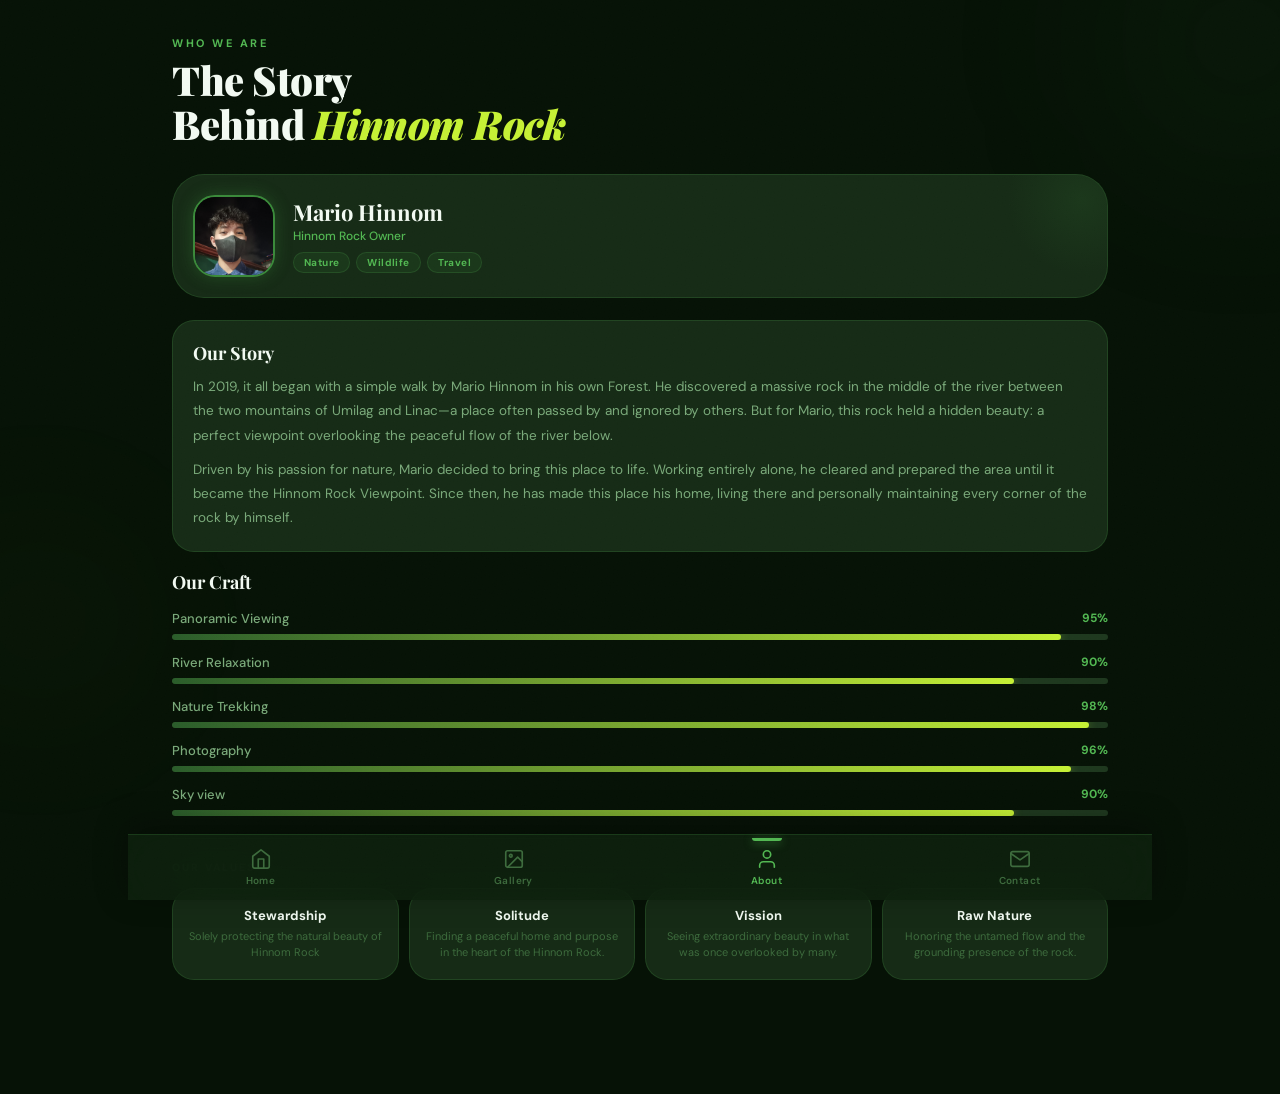
==== about.html @ c1fdd8cf "Deploying Hinnom Rock Viewpoint" ====
<!DOCTYPE html>
<html lang="en">
<head>
  <meta charset="UTF-8" />
  <meta name="viewport" content="width=device-width, initial-scale=1.0, maximum-scale=1.0, user-scalable=no" />
  <meta name="theme-color" content="#061206" />
  <meta name="description" content="Hinnom Rock — About us, our story and our craft." />
  <title>Hinnom Rock — About</title>
  <link rel="stylesheet" href="style.css" />
</head>
<body>

  <div class="glow-orb glow-orb-1"></div>
  <div class="glow-orb glow-orb-2"></div>

  <main class="page">

    <header class="ph">
      <span class="ph-eyebrow">Who We Are</span>
      <h1 class="ph-title">The Story<br />Behind <em>Hinnom Rock</em></h1>
    </header>

    <!-- Profile -->
    <div class="profile-wrap reveal">
      <div class="av">
        <img
          src="images/Wilkin.jpg"
          alt="Mario Hinnom — photographer"
          loading="eager"
        />
      </div>
      <div class="pinfo">
        <h2 class="pname">Mario Hinnom</h2>
        <p class="prole">Hinnom Rock Owner</p>
        <div class="badges">
          <span class="badge">Nature</span>
          <span class="badge">Wildlife</span>
          <span class="badge">Travel</span>
        </div>
      </div>
    </div>

    <!-- Bio -->
    <div class="about-box reveal">
      <h3>Our Story</h3>
      <p>
        In 2019, it all began with a simple walk by Mario Hinnom in his own Forest. He discovered a massive rock in the middle of the river between the two mountains of Umilag and Linac—a place often passed by and ignored by others. But for Mario, this rock held a hidden beauty: a perfect viewpoint overlooking the peaceful flow of the river below.
      </p>
      <p>
        Driven by his passion for nature, Mario decided to bring this place to life. Working entirely alone, he cleared and prepared the area until it became the Hinnom Rock Viewpoint. Since then, he has made this place his home, living there and personally maintaining every corner of the rock by himself.
      </p>
    </div>

    <!-- Skills -->
    <div class="skills-section reveal">
      <h3>Our Craft</h3>

      <div class="sk">
        <div class="sk-row">
          <span class="sk-name">Panoramic Viewing</span>
          <span class="sk-pct">95%</span>
        </div>
        <div class="sk-bar"><div class="sk-fill" style="--w:95%"></div></div>
      </div>

      <div class="sk">
        <div class="sk-row">
          <span class="sk-name">River Relaxation</span>
          <span class="sk-pct">90%</span>
        </div>
        <div class="sk-bar"><div class="sk-fill" style="--w:90%"></div></div>
      </div>

      <div class="sk">
        <div class="sk-row">
          <span class="sk-name">Nature Trekking</span>
          <span class="sk-pct">98%</span>
        </div>
        <div class="sk-bar"><div class="sk-fill" style="--w:98%"></div></div>
      </div>

      <div class="sk">
        <div class="sk-row">
          <span class="sk-name">Photography</span>
          <span class="sk-pct">96%</span>
        </div>
        <div class="sk-bar"><div class="sk-fill" style="--w:96%"></div></div>
      </div>

      <div class="sk">
        <div class="sk-row">
          <span class="sk-name">Sky view</span>
          <span class="sk-pct">90%</span>
        </div>
        <div class="sk-bar"><div class="sk-fill" style="--w:90%"></div></div>
      </div>

    </div>

    <div class="divider"></div>

    <!-- Values -->
    <p class="sec-label reveal">Our Values</p>

    <div class="vals reveal">
      <div class="val">
        <h4 class="val-title">Stewardship</h4>
        <p class="val-desc">Solely protecting the natural beauty of Hinnom Rock</p>
      </div>
      <div class="val">
        <h4 class="val-title">Solitude</h4>
        <p class="val-desc">Finding a peaceful home and purpose in the heart of the Hinnom Rock.</p>
      </div>
      <div class="val">
        <h4 class="val-title">Vission</h4>
        <p class="val-desc">Seeing extraordinary beauty in what was once overlooked by many.</p>
      </div>
      <div class="val">
        <h4 class="val-title">Raw Nature</h4>
        <p class="val-desc">Honoring the untamed flow and the grounding presence of the rock.</p>
      </div>
    </div>

  </main>

  <!-- Bottom Nav -->
  <nav class="nav">
    <a href="index.html" class="nav-link" aria-label="Home">
      <svg viewBox="0 0 24 24"><path d="M3 9l9-7 9 7v11a2 2 0 01-2 2H5a2 2 0 01-2-2z"/><polyline points="9 22 9 12 15 12 15 22"/></svg>
      <span>Home</span>
    </a>
    <a href="gallery.html" class="nav-link" aria-label="Gallery">
      <svg viewBox="0 0 24 24"><rect x="3" y="3" width="18" height="18" rx="2"/><circle cx="8.5" cy="8.5" r="1.5"/><polyline points="21 15 16 10 5 21"/></svg>
      <span>Gallery</span>
    </a>
    <a href="about.html" class="nav-link active" aria-label="About">
      <svg viewBox="0 0 24 24"><path d="M20 21v-2a4 4 0 00-4-4H8a4 4 0 00-4 4v2"/><circle cx="12" cy="7" r="4"/></svg>
      <span>About</span>
    </a>
    <a href="contact.html" class="nav-link" aria-label="Contact">
      <svg viewBox="0 0 24 24"><path d="M4 4h16c1.1 0 2 .9 2 2v12c0 1.1-.9 2-2 2H4c-1.1 0-2-.9-2-2V6c0-1.1.9-2 2-2z"/><polyline points="22,6 12,13 2,6"/></svg>
      <span>Contact</span>
    </a>
  </nav>

  <script src="app.js"></script>
</body>
</html>
---- style.css ----
/* ============================================================
   VERDE — style.css
   Single stylesheet for: Home | Gallery | About | Contact
   ============================================================ */

@import url('https://fonts.googleapis.com/css2?family=Playfair+Display:ital,wght@0,700;0,900;1,700&family=DM+Sans:wght@300;400;500;600;700&display=swap');

/* ============================================================
   CSS VARIABLES
   ============================================================ */
:root {
  --g900: #061206;
  --g800: #0c1e0c;
  --g700: #152815;
  --g600: #1e3c1e;
  --g500: #2a5c2a;
  --g400: #3a8a3a;
  --g300: #52b852;
  --g200: #8fd88f;
  --g100: #c5eec5;
  --g50:  #eafaea;

  --lime:   #c6f135;
  --gold:   #d4b96a;
  --white:  #f2faf2;
  --muted:  #7aaa7a;
  --dim:    #3d6b3d;
  --dark:   #061206;

  --surface1: #0e220e;
  --surface2: #162b16;
  --surface3: #1e381e;
  --surface4: #274527;

  --border:       rgba(82, 184, 82, 0.18);
  --border-hover: rgba(82, 184, 82, 0.45);
  --glow-sm:      0 0 16px rgba(58,138,58,0.35);
  --glow-md:      0 0 32px rgba(58,138,58,0.45);
  --glow-lg:      0 0 64px rgba(58,138,58,0.55);

  --r-sm:   8px;
  --r-md:   14px;
  --r-lg:   22px;
  --r-xl:   32px;
  --r-full: 9999px;

  --sh-card:     0 8px 24px rgba(0,0,0,0.45);
  --sh-elevated: 0 20px 56px rgba(0,0,0,0.55);

  --ease: cubic-bezier(0.4,0,0.2,1);
  --t:  all 0.28s var(--ease);
  --ts: all 0.55s var(--ease);

  --nav-h:   66px;
  --max-w:   480px;
}

/* ============================================================
   RESET
   ============================================================ */
*, *::before, *::after { margin:0; padding:0; box-sizing:border-box; }
html { font-size:16px; scroll-behavior:smooth; -webkit-text-size-adjust:100%; }

body {
  font-family: 'DM Sans', sans-serif;
  background: var(--g900);
  color: var(--white);
  min-height: 100vh;
  overflow-x: hidden;
  max-width: var(--max-w);
  margin: 0 auto;
  padding-bottom: calc(var(--nav-h) + 24px);
}

img   { display:block; max-width:100%; height:auto; }
a     { text-decoration:none; color:inherit; }
button, input, textarea, select { font-family:inherit; }
button { cursor:pointer; border:none; background:none; }
ul     { list-style:none; }

/* Grain overlay */
body::after {
  content:'';
  position:fixed;
  inset:0;
  pointer-events:none;
  z-index:9998;
  background-image: url("data:image/svg+xml,%3Csvg xmlns='http://www.w3.org/2000/svg' width='300' height='300'%3E%3Cfilter id='n'%3E%3CfeTurbulence type='fractalNoise' baseFrequency='0.75' numOctaves='4' stitchTiles='stitch'/%3E%3C/filter%3E%3Crect width='300' height='300' filter='url(%23n)' opacity='0.035'/%3E%3C/svg%3E");
  opacity:0.5;
}

/* ============================================================
   AMBIENT GLOWS
   ============================================================ */
.glow-orb {
  position:fixed;
  border-radius:50%;
  pointer-events:none;
  z-index:0;
  filter:blur(90px);
}
.glow-orb-1 {
  width:320px; height:320px;
  background:radial-gradient(circle, rgba(42,92,42,0.18) 0%, transparent 70%);
  top:-120px; right:-120px;
}
.glow-orb-2 {
  width:240px; height:240px;
  background:radial-gradient(circle, rgba(198,241,53,0.06) 0%, transparent 70%);
  bottom:160px; left:-80px;
}

/* ============================================================
   PAGE WRAPPER
   ============================================================ */
.page {
  position:relative;
  z-index:1;
  padding:28px 20px 0;
}

/* ============================================================
   BOTTOM NAV
   ============================================================ */
.nav {
  position:fixed;
  bottom:0; left:50%;
  transform:translateX(-50%);
  width:100%; max-width:var(--max-w);
  height:var(--nav-h);
  background:rgba(14,34,14,0.82);
  backdrop-filter:blur(24px);
  -webkit-backdrop-filter:blur(24px);
  border-top:1px solid var(--border);
  display:flex;
  align-items:center;
  justify-content:space-around;
  padding:0 6px;
  z-index:999;
  box-shadow:0 -8px 32px rgba(0,0,0,0.35);
}

.nav-link {
  display:flex;
  flex-direction:column;
  align-items:center;
  gap:4px;
  padding:10px 14px;
  border-radius:var(--r-md);
  transition:var(--t);
  flex:1;
  position:relative;
}
.nav-link svg {
  width:22px; height:22px;
  stroke:var(--dim);
  fill:none;
  stroke-width:1.8;
  stroke-linecap:round;
  stroke-linejoin:round;
  transition:var(--t);
}
.nav-link span {
  font-size:10px;
  font-weight:600;
  color:var(--dim);
  letter-spacing:0.4px;
  transition:var(--t);
}
.nav-link.active svg,
.nav-link:hover  svg  { stroke:var(--g300); }
.nav-link.active span,
.nav-link:hover  span { color:var(--g300); }

.nav-link.active::before {
  content:'';
  position:absolute;
  top:0; left:50%;
  transform:translateX(-50%);
  width:30px; height:2.5px;
  background:var(--g300);
  border-radius:0 0 4px 4px;
  box-shadow:0 2px 8px rgba(82,184,82,0.55);
}

/* ============================================================
   PAGE HEADER
   ============================================================ */
.ph {
  margin-bottom:28px;
}
.ph-eyebrow {
  display:block;
  font-size:11px;
  font-weight:700;
  color:var(--g300);
  letter-spacing:2.5px;
  text-transform:uppercase;
  margin-bottom:8px;
}
.ph-title {
  font-family:'Playfair Display', serif;
  font-size:34px;
  font-weight:900;
  line-height:1.1;
  letter-spacing:-0.5px;
}
.ph-title em { font-style:italic; color:var(--lime); }
.ph-sub {
  margin-top:10px;
  font-size:13.5px;
  color:var(--muted);
  line-height:1.75;
}

/* ============================================================
   SECTION LABEL
   ============================================================ */
.sec-label {
  display:flex;
  align-items:center;
  gap:10px;
  font-size:10.5px;
  font-weight:700;
  color:var(--dim);
  letter-spacing:2px;
  text-transform:uppercase;
  margin-bottom:14px;
}
.sec-label::after {
  content:'';
  flex:1;
  height:1px;
  background:var(--border);
}

/* ============================================================
   HOME — HERO CARD
   ============================================================ */
.hero {
  position:relative;
  border-radius:var(--r-xl);
  overflow:hidden;
  height:370px;
  margin-bottom:24px;
  box-shadow:var(--sh-elevated);
}
.hero-img {
  width:100%; height:100%;
  object-fit:cover;
  object-position:center;
}
.hero-grad {
  position:absolute;
  inset:0;
  background:linear-gradient(
    175deg,
    rgba(6,18,6,0.05) 0%,
    rgba(6,18,6,0.25) 45%,
    rgba(6,18,6,0.88) 100%
  );
}
.hero-body {
  position:absolute;
  bottom:0; left:0; right:0;
  padding:26px 22px;
}
.hero-pill {
  display:inline-flex;
  align-items:center;
  gap:7px;
  background:rgba(198,241,53,0.12);
  border:1px solid rgba(198,241,53,0.28);
  border-radius:var(--r-full);
  padding:5px 14px;
  font-size:10.5px;
  font-weight:700;
  color:var(--lime);
  letter-spacing:1px;
  text-transform:uppercase;
  margin-bottom:10px;
}
.hero-dot {
  width:6px; height:6px;
  background:var(--lime);
  border-radius:50%;
  animation:pulse 2s ease-in-out infinite;
}
@keyframes pulse {
  0%,100% { opacity:1; transform:scale(1); }
  50%      { opacity:0.4; transform:scale(0.65); }
}
.hero-title {
  font-family:'Playfair Display', serif;
  font-size:28px;
  font-weight:900;
  line-height:1.2;
  margin-bottom:14px;
}
.hero-btn {
  display:inline-flex;
  align-items:center;
  gap:8px;
  background:var(--g400);
  color:var(--dark);
  border-radius:var(--r-full);
  padding:12px 22px;
  font-size:13px;
  font-weight:700;
  letter-spacing:0.3px;
  transition:var(--t);
  box-shadow:0 4px 18px rgba(58,138,58,0.45);
}
.hero-btn:hover, .hero-btn:active {
  background:var(--lime);
  transform:scale(1.04);
  box-shadow:0 6px 24px rgba(198,241,53,0.4);
}
.hero-btn svg {
  width:14px; height:14px;
  stroke:currentColor;
  fill:none;
  stroke-width:2.5;
  stroke-linecap:round;
  stroke-linejoin:round;
  transition:var(--t);
}
.hero-btn:hover svg { transform:translateX(3px); }

/* ============================================================
   HOME — STATS
   ============================================================ */
.stats {
  display:grid;
  grid-template-columns:repeat(3,1fr);
  gap:10px;
  margin-bottom:26px;
}
.stat {
  background:var(--surface2);
  border:1px solid var(--border);
  border-radius:var(--r-lg);
  padding:16px 10px;
  text-align:center;
  transition:var(--t);
}
.stat:hover {
  border-color:var(--border-hover);
  box-shadow:var(--glow-sm);
  transform:translateY(-2px);
}
.stat-n {
  display:block;
  font-family:'Playfair Display', serif;
  font-size:26px;
  font-weight:900;
  color:var(--g300);
  line-height:1;
  margin-bottom:4px;
}
.stat-l {
  font-size:10px;
  font-weight:600;
  color:var(--dim);
  letter-spacing:0.8px;
  text-transform:uppercase;
}

/* ============================================================
   HOME — FEATURE CARDS
   ============================================================ */
.card {
  display:flex;
  align-items:stretch;
  min-height:108px;
  background:var(--surface2);
  border:1px solid var(--border);
  border-radius:var(--r-lg);
  overflow:hidden;
  margin-bottom:14px;
  transition:var(--t);
}
.card:hover {
  border-color:var(--border-hover);
  transform:translateX(4px);
  box-shadow:var(--glow-sm);
}
.card-thumb {
  width:108px;
  flex-shrink:0;
  overflow:hidden;
}
.card-thumb img {
  width:100%; height:100%;
  object-fit:cover;
  transition:transform 0.5s var(--ease);
}
.card:hover .card-thumb img { transform:scale(1.08); }
.card-body {
  padding:14px;
  display:flex;
  flex-direction:column;
  justify-content:center;
  flex:1;
  gap:4px;
}
.card-tag {
  font-size:10px;
  font-weight:700;
  color:var(--g400);
  letter-spacing:1.2px;
  text-transform:uppercase;
}
.card-title {
  font-family:'Playfair Display', serif;
  font-size:16px;
  font-weight:700;
  line-height:1.3;
}
.card-desc {
  font-size:11.5px;
  color:var(--muted);
  line-height:1.6;
}

/* ============================================================
   GALLERY
   ============================================================ */
.gf-wrap {
  display:flex;
  gap:8px;
  overflow-x:auto;
  padding-bottom:4px;
  margin-bottom:20px;
  scrollbar-width:none;
}
.gf-wrap::-webkit-scrollbar { display:none; }
.gf-btn {
  flex-shrink:0;
  padding:7px 16px;
  border-radius:var(--r-full);
  font-size:12px;
  font-weight:600;
  letter-spacing:0.4px;
  border:1px solid var(--border);
  color:var(--dim);
  background:var(--surface2);
  transition:var(--t);
}
.gf-btn.active, .gf-btn:hover {
  background:var(--g500);
  border-color:var(--border-hover);
  color:var(--white);
  box-shadow:0 4px 12px rgba(42,92,42,0.4);
}

.gallery-grid {
  display:grid;
  grid-template-columns:repeat(2,1fr);
  gap:10px;
  margin-bottom:20px;
}
.g-item {
  border-radius:var(--r-md);
  overflow:hidden;
  position:relative;
  aspect-ratio:3/4;
  background:var(--surface3);
  box-shadow:var(--sh-card);
  transition:var(--t);
  cursor:pointer;
}
.g-item.wide {
  grid-column:1/-1;
  aspect-ratio:16/9;
}
.g-item img {
  width:100%; height:100%;
  object-fit:cover;
  transition:transform 0.6s var(--ease);
}
.g-item:hover { transform:scale(0.975); box-shadow:var(--glow-md); }
.g-item:hover img { transform:scale(1.06); }

.g-overlay {
  position:absolute;
  inset:0;
  background:linear-gradient(180deg, transparent 50%, rgba(6,18,6,0.88) 100%);
  display:flex;
  align-items:flex-end;
  padding:12px;
  opacity:0;
  transition:var(--t);
}
.g-item:hover .g-overlay { opacity:1; }
.g-label {
  font-size:11.5px;
  font-weight:600;
  color:var(--white);
}
.g-icon {
  position:absolute;
  top:50%; left:50%;
  transform:translate(-50%,-50%) scale(0.8);
  width:38px; height:38px;
  background:rgba(255,255,255,0.12);
  border:1.5px solid rgba(255,255,255,0.25);
  border-radius:50%;
  display:flex; align-items:center; justify-content:center;
  font-size:16px;
  opacity:0;
  transition:var(--t);
}
.g-item:hover .g-icon { opacity:1; transform:translate(-50%,-50%) scale(1); }

/* Lightbox */
.lb {
  position:fixed; inset:0;
  background:rgba(0,0,0,0.96);
  z-index:9999;
  display:flex; align-items:center; justify-content:center;
  padding:20px;
  opacity:0; pointer-events:none;
  transition:opacity 0.3s var(--ease);
}
.lb.open { opacity:1; pointer-events:all; }
.lb-img {
  max-width:100%; max-height:82vh;
  border-radius:var(--r-md);
  object-fit:contain;
  box-shadow:var(--sh-elevated);
  transform:scale(0.95);
  transition:transform 0.35s var(--ease);
}
.lb.open .lb-img { transform:scale(1); }
.lb-close {
  position:absolute; top:18px; right:18px;
  width:42px; height:42px;
  background:var(--surface3);
  border:1px solid var(--border);
  border-radius:50%;
  display:flex; align-items:center; justify-content:center;
  font-size:18px;
  color:var(--white);
  cursor:pointer;
  transition:var(--t);
}
.lb-close:hover { background:var(--g500); border-color:var(--border-hover); }
.lb-caption {
  position:absolute;
  bottom:28px; left:50%;
  transform:translateX(-50%);
  background:rgba(14,34,14,0.75);
  -webkit-backdrop-filter: blur(12px);
  backdrop-filter:blur(12px);
  border:1px solid var(--border);
  border-radius:var(--r-full);
  padding:6px 18px;
  font-size:12px;
  font-weight:500;
  color:var(--white);
  white-space:nowrap;
}

/* ============================================================
   ABOUT
   ============================================================ */
.profile-wrap {
  display:flex;
  align-items:center;
  gap:18px;
  background:var(--surface2);
  border:1px solid var(--border);
  border-radius:var(--r-xl);
  padding:20px;
  margin-bottom:22px;
  position:relative;
  overflow:hidden;
}
.profile-wrap::before {
  content:'';
  position:absolute;
  top:-50px; right:-50px;
  width:150px; height:150px;
  background:radial-gradient(circle, rgba(42,92,42,0.25) 0%, transparent 70%);
  border-radius:50%;
  pointer-events:none;
}
.av {
  width:82px; height:82px;
  border-radius:var(--r-lg);
  overflow:hidden;
  flex-shrink:0;
  border:2px solid var(--g400);
  box-shadow:var(--glow-sm);
}
.av img { width:100%; height:100%; object-fit:cover; }
.pinfo { flex:1; }
.pname {
  font-family:'Playfair Display', serif;
  font-size:22px; font-weight:700;
  line-height:1.2; margin-bottom:3px;
}
.prole {
  font-size:12px;
  color:var(--g300);
  font-weight:500;
  margin-bottom:8px;
}
.badges { display:flex; gap:6px; flex-wrap:wrap; }
.badge {
  padding:3px 10px;
  border-radius:var(--r-full);
  font-size:10px;
  font-weight:700;
  background:rgba(42,92,42,0.25);
  border:1px solid var(--border);
  color:var(--g300);
  letter-spacing:0.4px;
}

.about-box {
  background:var(--surface2);
  border:1px solid var(--border);
  border-radius:var(--r-lg);
  padding:20px;
  margin-bottom:18px;
}
.about-box h3 {
  font-family:'Playfair Display', serif;
  font-size:18px; font-weight:700;
  margin-bottom:10px;
}
.about-box p {
  font-size:13.5px;
  color:var(--muted);
  line-height:1.8;
}
.about-box p + p { margin-top:10px; }

/* Skill bars */
.skills-section { margin-bottom:20px; }
.skills-section h3 {
  font-family:'Playfair Display', serif;
  font-size:18px; font-weight:700;
  margin-bottom:16px;
}
.sk { margin-bottom:14px; }
.sk-row {
  display:flex;
  justify-content:space-between;
  align-items:center;
  margin-bottom:7px;
}
.sk-name { font-size:13px; font-weight:500; color:var(--muted); }
.sk-pct  { font-size:12px; font-weight:700; color:var(--g300); }
.sk-bar  {
  height:6px;
  background:var(--surface3);
  border-radius:var(--r-full);
  overflow:hidden;
}
.sk-fill {
  height:100%;
  border-radius:var(--r-full);
  background:linear-gradient(90deg, var(--g500), var(--lime));
  box-shadow:0 0 10px rgba(198,241,53,0.35);
  width:0;
  transition:width 1.3s cubic-bezier(0.22,1,0.36,1);
}
.sk-fill.go { width:var(--w); }

/* Values grid */
.vals {
  display:grid;
  grid-template-columns:1fr 1fr;
  gap:10px;
  margin-bottom:24px;
}
.val {
  background:var(--surface2);
  border:1px solid var(--border);
  border-radius:var(--r-lg);
  padding:18px 12px;
  text-align:center;
  transition:var(--t);
}
.val:hover {
  border-color:var(--border-hover);
  transform:translateY(-3px);
  box-shadow:var(--glow-sm);
}
.val-icon  { font-size:26px; margin-bottom:8px; }
.val-title { font-size:13px; font-weight:700; margin-bottom:4px; }
.val-desc  { font-size:11px; color:var(--dim); line-height:1.5; }

/* ============================================================
   CONTACT
   ============================================================ */
.c-methods {
  display:flex;
  flex-direction:column;
  gap:10px;
  margin-bottom:26px;
}
.c-card {
  display:flex;
  align-items:center;
  gap:16px;
  background:var(--surface2);
  border:1px solid var(--border);
  border-radius:var(--r-lg);
  padding:14px 18px;
  transition:var(--t);
}
.c-card:hover {
  border-color:var(--border-hover);
  transform:translateX(4px);
  box-shadow:var(--glow-sm);
}
.c-ico {
  width:44px; height:44px;
  border-radius:var(--r-md);
  background:linear-gradient(135deg, var(--g600), var(--g400));
  display:flex; align-items:center; justify-content:center;
  font-size:19px;
  flex-shrink:0;
  box-shadow:0 4px 14px rgba(42,92,42,0.35);
}
.c-info { flex:1; }
.c-type  { font-size:10px; font-weight:700; color:var(--dim); letter-spacing:1px; text-transform:uppercase; margin-bottom:2px; display:block; }
.c-val   { font-size:14px; font-weight:500; }
.c-arr   { font-size:20px; color:var(--dim); transition:var(--t); }
.c-card:hover .c-arr { color:var(--g300); transform:translateX(4px); }

/* Form section */
.c-form-wrap {
  background:var(--surface2);
  border:1px solid var(--border);
  border-radius:var(--r-xl);
  padding:24px 20px;
  margin-bottom:20px;
}
.c-form-wrap h3 {
  font-family:'Playfair Display', serif;
  font-size:22px; font-weight:700;
  margin-bottom:5px;
}
.c-form-sub {
  font-size:13px;
  color:var(--dim);
  line-height:1.65;
  margin-bottom:22px;
}
.fg { margin-bottom:14px; }
.fl {
  display:block;
  font-size:10.5px;
  font-weight:700;
  color:var(--dim);
  letter-spacing:1.2px;
  text-transform:uppercase;
  margin-bottom:7px;
}
.fi, .fta {
  width:100%;
  background:var(--surface3);
  border:1px solid var(--border);
  border-radius:var(--r-md);
  padding:13px 15px;
  font-size:14px;
  color:var(--white);
  outline:none;
  transition:var(--t);
  -webkit-appearance:none;
}
.fi::placeholder, .fta::placeholder { color:var(--dim); }
.fi:focus, .fta:focus {
  border-color:var(--border-hover);
  background:var(--surface4);
  box-shadow:0 0 0 3px rgba(82,184,82,0.1);
}
.fta {
  resize:vertical;
  min-height:128px;
  line-height:1.65;
}
.fi.error, .fta.error {
  border-color:#f56565;
  animation:shake 0.45s ease;
}
@keyframes shake {
  0%,100% { transform:translateX(0); }
  20%      { transform:translateX(-7px); }
  40%      { transform:translateX(7px); }
  60%      { transform:translateX(-4px); }
  80%      { transform:translateX(4px); }
}

.f-submit {
  width:100%;
  padding:15px;
  background:linear-gradient(135deg, var(--g500), var(--g400));
  border-radius:var(--r-md);
  font-size:14.5px;
  font-weight:700;
  color:var(--white);
  letter-spacing:0.4px;
  transition:var(--t);
  box-shadow:0 4px 20px rgba(42,92,42,0.45);
  display:flex;
  align-items:center;
  justify-content:center;
  gap:8px;
}
.f-submit:hover {
  background:linear-gradient(135deg, var(--g400), var(--lime));
  color:var(--dark);
  transform:translateY(-2px);
  box-shadow:0 8px 28px rgba(198,241,53,0.35);
}
.f-submit:active { transform:translateY(0); }
.f-submit svg {
  width:17px; height:17px;
  stroke:currentColor; fill:none;
  stroke-width:2; stroke-linecap:round; stroke-linejoin:round;
}

/* Success */
.f-success {
  text-align:center;
  padding:32px 20px;
  display:none;
}
.f-success.show { display:block; }
.f-success-icon {
  font-size:54px;
  display:block;
  margin-bottom:16px;
  animation:popIn 0.6s cubic-bezier(0.34,1.56,0.64,1);
}
@keyframes popIn {
  0%   { transform:scale(0); opacity:0; }
  100% { transform:scale(1); opacity:1; }
}
.f-success h3 {
  font-family:'Playfair Display', serif;
  font-size:24px; font-weight:700;
  color:var(--g300);
  margin-bottom:8px;
}
.f-success p { font-size:13px; color:var(--muted); line-height:1.7; }

/* ============================================================
   SCROLL REVEAL
   ============================================================ */
.reveal {
  opacity:0;
  transform:translateY(28px);
  transition:opacity 0.6s var(--ease), transform 0.6s var(--ease);
}
.reveal.in { opacity:1; transform:translateY(0); }

/* Stagger delays */
.reveal:nth-child(1) { transition-delay:0.04s; }
.reveal:nth-child(2) { transition-delay:0.08s; }
.reveal:nth-child(3) { transition-delay:0.12s; }
.reveal:nth-child(4) { transition-delay:0.16s; }
.reveal:nth-child(5) { transition-delay:0.20s; }
.reveal:nth-child(6) { transition-delay:0.24s; }

/* ============================================================
   DIVIDER
   ============================================================ */
.divider { height:1px; background:var(--border); margin:22px 0; }

/* ============================================================
   TABLET / IPAD  481px+
   ============================================================ */
@media (min-width:481px) {
  :root { --max-w:720px; }
  .gallery-grid { grid-template-columns:repeat(3,1fr); }
  .g-item.wide  { grid-column:1/3; }
  .vals         { grid-template-columns:repeat(4,1fr); }
  .ph-title     { font-size:40px; }
  .hero         { height:430px; }
  .c-methods    { display:grid; grid-template-columns:1fr 1fr; }
}

@media (min-width:720px) {
  :root { --max-w:1024px; }
  .page         { padding:36px 44px 0; }
  .gallery-grid { grid-template-columns:repeat(4,1fr); }
  .g-item.wide  { grid-column:1/3; }
  .hero         { height:500px; }
  .hero-title   { font-size:34px; }
}
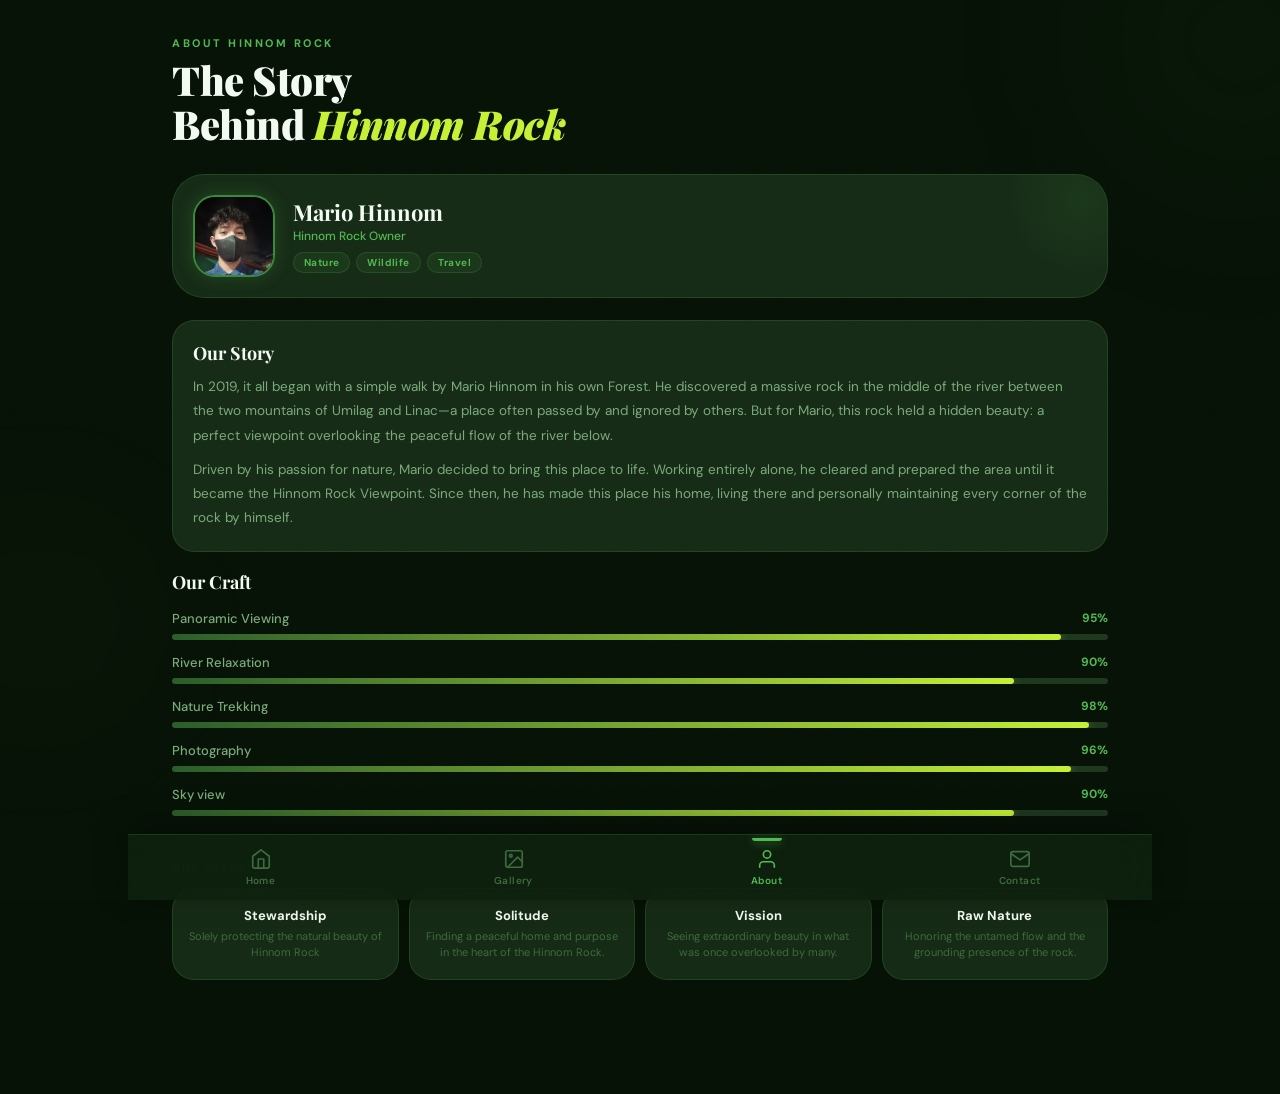
==== commit c8e51e0f: "update" ====
--- a/about.html
+++ b/about.html
@@ -16,7 +16,7 @@
   <main class="page">
 
     <header class="ph">
-      <span class="ph-eyebrow">Who We Are</span>
+      <span class="ph-eyebrow">About Hinnom Rock</span>
       <h1 class="ph-title">The Story<br />Behind <em>Hinnom Rock</em></h1>
     </header>
 
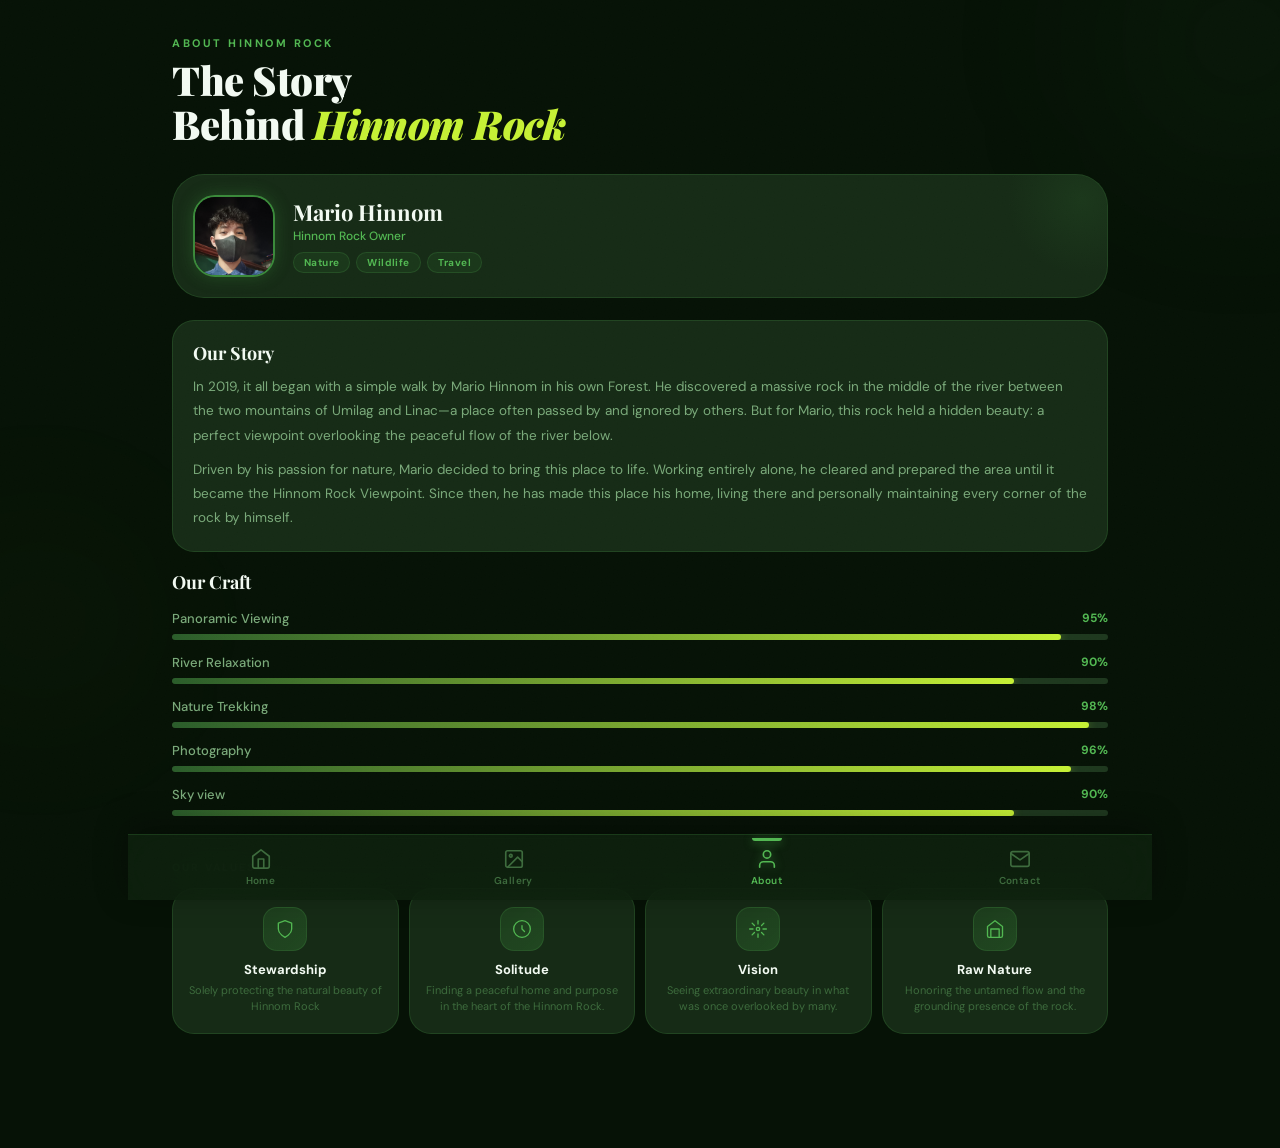
==== commit b0aaac58: "update" ====
--- a/about.html
+++ b/about.html
@@ -104,18 +104,30 @@
 
     <div class="vals reveal">
       <div class="val">
+        <div class="val-icon">
+          <svg viewBox="0 0 24 24" fill="none" stroke="currentColor" stroke-width="1.6" stroke-linecap="round" stroke-linejoin="round"><path d="M12 22s8-4 8-10V5l-8-3-8 3v7c0 6 8 10 8 10z"/></svg>
+        </div>
         <h4 class="val-title">Stewardship</h4>
         <p class="val-desc">Solely protecting the natural beauty of Hinnom Rock</p>
       </div>
       <div class="val">
+        <div class="val-icon">
+          <svg viewBox="0 0 24 24" fill="none" stroke="currentColor" stroke-width="1.6" stroke-linecap="round" stroke-linejoin="round"><circle cx="12" cy="12" r="10"/><path d="M12 8v4l3 3"/></svg>
+        </div>
         <h4 class="val-title">Solitude</h4>
         <p class="val-desc">Finding a peaceful home and purpose in the heart of the Hinnom Rock.</p>
       </div>
       <div class="val">
-        <h4 class="val-title">Vission</h4>
+        <div class="val-icon">
+          <svg viewBox="0 0 24 24" fill="none" stroke="currentColor" stroke-width="1.6" stroke-linecap="round" stroke-linejoin="round"><circle cx="12" cy="12" r="2"/><path d="M12 2v4M12 18v4M4.93 4.93l2.83 2.83M16.24 16.24l2.83 2.83M2 12h4M18 12h4M4.93 19.07l2.83-2.83M16.24 7.76l2.83-2.83"/></svg>
+        </div>
+        <h4 class="val-title">Vision</h4>
         <p class="val-desc">Seeing extraordinary beauty in what was once overlooked by many.</p>
       </div>
       <div class="val">
+        <div class="val-icon">
+          <svg viewBox="0 0 24 24" fill="none" stroke="currentColor" stroke-width="1.6" stroke-linecap="round" stroke-linejoin="round"><path d="M3 9l9-7 9 7v11a2 2 0 01-2 2H5a2 2 0 01-2-2z"/><path d="M17 22V12H7v10"/></svg>
+        </div>
         <h4 class="val-title">Raw Nature</h4>
         <p class="val-desc">Honoring the untamed flow and the grounding presence of the rock.</p>
       </div>
--- a/style.css
+++ b/style.css
@@ -168,7 +168,7 @@
   transition:var(--t);
 }
 .nav-link.active svg,
-.nav-link:hover  svg  { stroke:var(--g300); }
+.nav-link:hover  svg  { stroke:var(--g300); filter:drop-shadow(0 0 4px rgba(82,184,82,0.5)); }
 .nav-link.active span,
 .nav-link:hover  span { color:var(--g300); }
 
@@ -502,14 +502,23 @@
   position:absolute;
   top:50%; left:50%;
   transform:translate(-50%,-50%) scale(0.8);
-  width:38px; height:38px;
-  background:rgba(255,255,255,0.12);
-  border:1.5px solid rgba(255,255,255,0.25);
+  width:42px; height:42px;
+  background:rgba(6,18,6,0.55);
+  -webkit-backdrop-filter: blur(8px);
+  backdrop-filter:blur(8px);
+  border:1.5px solid rgba(255,255,255,0.22);
   border-radius:50%;
   display:flex; align-items:center; justify-content:center;
-  font-size:16px;
   opacity:0;
   transition:var(--t);
+}
+.g-icon svg {
+  width:18px; height:18px;
+  stroke:var(--white);
+  fill:none;
+  stroke-width:2;
+  stroke-linecap:round;
+  stroke-linejoin:round;
 }
 .g-item:hover .g-icon { opacity:1; transform:translate(-50%,-50%) scale(1); }
 
@@ -690,7 +699,25 @@
   transform:translateY(-3px);
   box-shadow:var(--glow-sm);
 }
-.val-icon  { font-size:26px; margin-bottom:8px; }
+.val-icon {
+  width:44px; height:44px;
+  margin:0 auto 10px;
+  background:linear-gradient(135deg, rgba(42,92,42,0.4), rgba(58,138,58,0.3));
+  border:1px solid var(--border);
+  border-radius:var(--r-md);
+  display:flex; align-items:center; justify-content:center;
+  transition:var(--t);
+}
+.val-icon svg {
+  width:20px; height:20px;
+  stroke:var(--g300);
+}
+.val:hover .val-icon {
+  background:linear-gradient(135deg, var(--g500), var(--g400));
+  border-color:var(--border-hover);
+  box-shadow:var(--glow-sm);
+}
+.val:hover .val-icon svg { stroke:var(--white); }
 .val-title { font-size:13px; font-weight:700; margin-bottom:4px; }
 .val-desc  { font-size:11px; color:var(--dim); line-height:1.5; }
 
@@ -719,19 +746,37 @@
   box-shadow:var(--glow-sm);
 }
 .c-ico {
-  width:44px; height:44px;
+  width:46px; height:46px;
   border-radius:var(--r-md);
   background:linear-gradient(135deg, var(--g600), var(--g400));
   display:flex; align-items:center; justify-content:center;
-  font-size:19px;
   flex-shrink:0;
   box-shadow:0 4px 14px rgba(42,92,42,0.35);
+  transition:var(--t);
+}
+.c-ico svg {
+  width:20px; height:20px;
+  stroke:var(--white);
+  flex-shrink:0;
+}
+.c-card:hover .c-ico {
+  background:linear-gradient(135deg, var(--g500), var(--lime));
+  box-shadow:0 6px 20px rgba(198,241,53,0.25);
 }
 .c-info { flex:1; }
 .c-type  { font-size:10px; font-weight:700; color:var(--dim); letter-spacing:1px; text-transform:uppercase; margin-bottom:2px; display:block; }
 .c-val   { font-size:14px; font-weight:500; }
-.c-arr   { font-size:20px; color:var(--dim); transition:var(--t); }
-.c-card:hover .c-arr { color:var(--g300); transform:translateX(4px); }
+.c-arr-svg {
+  width:16px; height:16px;
+  stroke:var(--dim);
+  fill:none;
+  stroke-width:2;
+  stroke-linecap:round;
+  stroke-linejoin:round;
+  flex-shrink:0;
+  transition:var(--t);
+}
+.c-card:hover .c-arr-svg { stroke:var(--g300); transform:translateX(4px); }
 
 /* Form section */
 .c-form-wrap {
@@ -834,10 +879,17 @@
 }
 .f-success.show { display:block; }
 .f-success-icon {
-  font-size:54px;
-  display:block;
-  margin-bottom:16px;
+  width:72px; height:72px;
+  margin:0 auto 18px;
+  background:linear-gradient(135deg, var(--g600), var(--g400));
+  border-radius:50%;
+  display:flex; align-items:center; justify-content:center;
+  box-shadow:0 0 32px rgba(58,138,58,0.5);
   animation:popIn 0.6s cubic-bezier(0.34,1.56,0.64,1);
+}
+.f-success-icon svg {
+  width:34px; height:34px;
+  stroke:var(--white);
 }
 @keyframes popIn {
   0%   { transform:scale(0); opacity:0; }
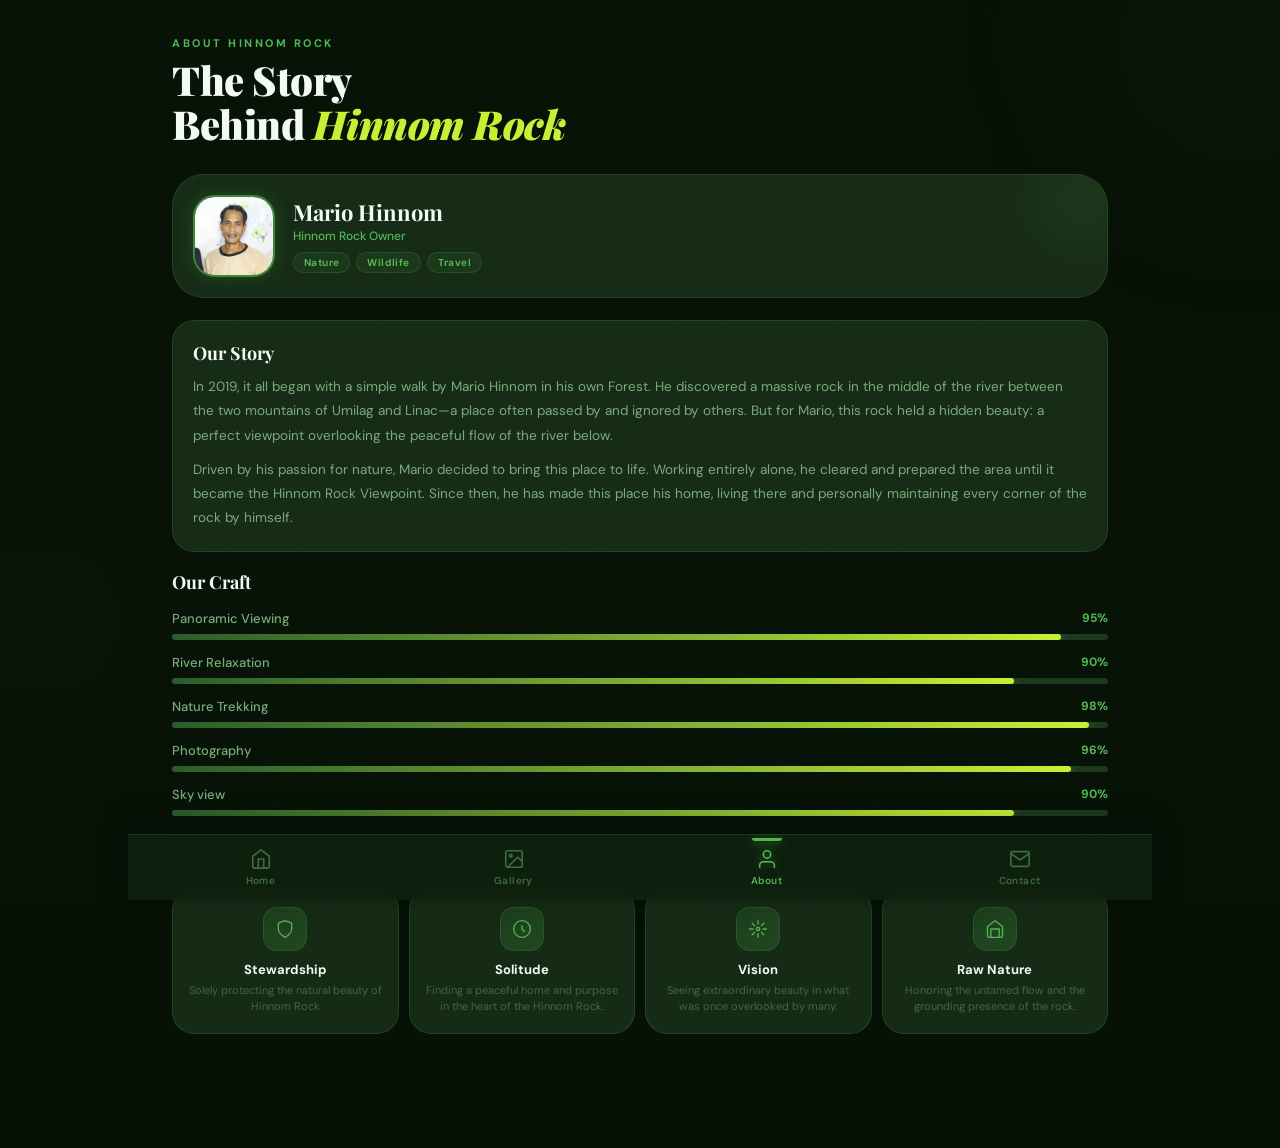
==== commit 84a81e49: "update" ====
--- a/about.html
+++ b/about.html
@@ -24,7 +24,7 @@
     <div class="profile-wrap reveal">
       <div class="av">
         <img
-          src="images/Wilkin.jpg"
+          src="images/Mario.jpg"
           alt="Mario Hinnom — photographer"
           loading="eager"
         />
